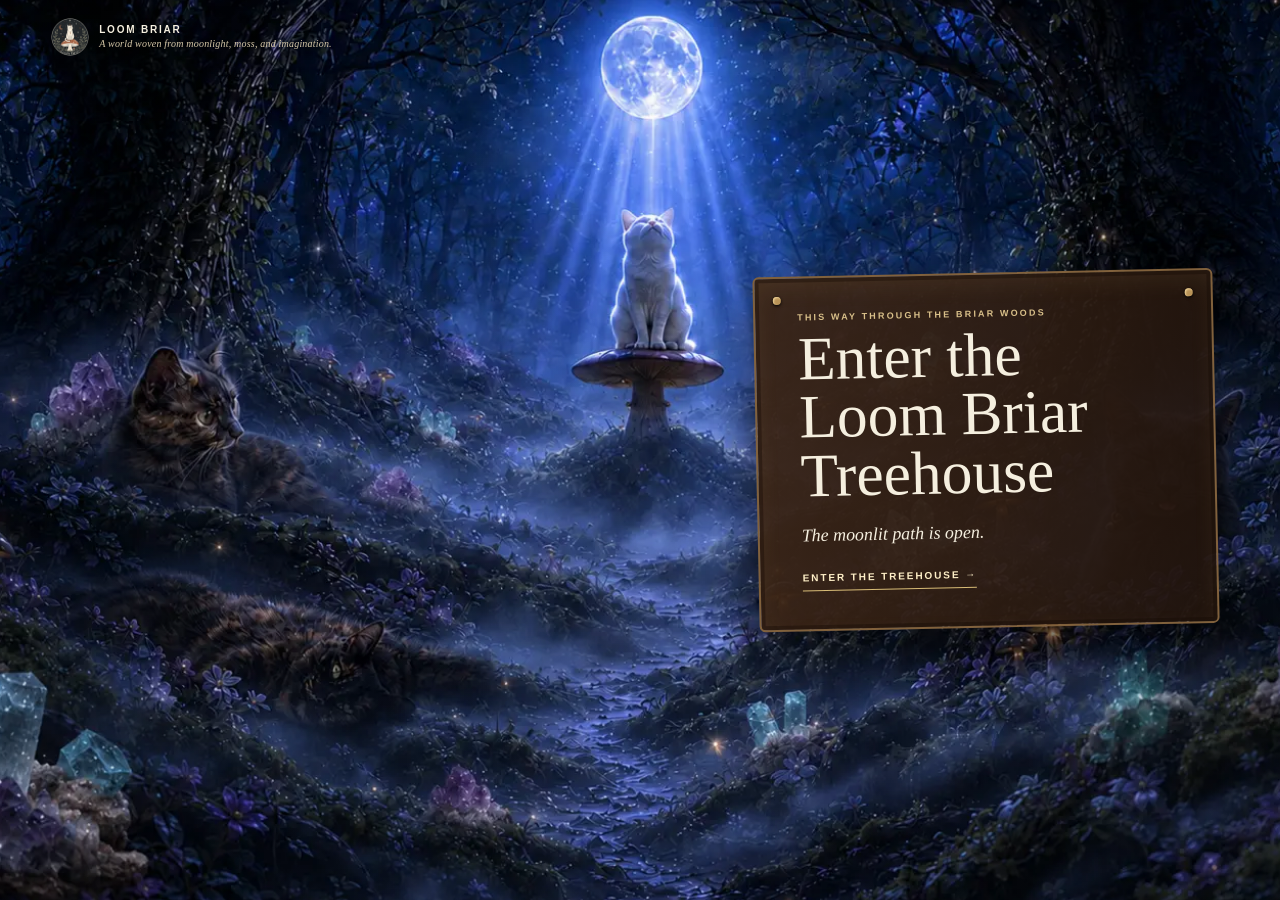
==== index.html @ 2340a27e "Use loombriar.com for canonical SEO URLs" ====
<!doctype html>
<html lang="en">
<head>
<meta charset="utf-8"><meta name="viewport" content="width=device-width,initial-scale=1,viewport-fit=cover">
<title>Loom Briar | Enchanted Woodland Art &amp; Wearable Magic</title>
<meta name="description" content="Enter Loom Briar, an enchanted woodland world of one-of-a-kind fashion, original art, hand-painted keepsake boxes, living gardens, and storybook imagination.">
<meta name="robots" content="index,follow,max-image-preview:large">
<link rel="canonical" href="https://loombriar.com/">
<meta property="og:type" content="website"><meta property="og:site_name" content="Loom Briar"><meta property="og:title" content="Loom Briar | Enchanted Woodland Art &amp; Wearable Magic"><meta property="og:description" content="A world woven from moonlight, moss, and imagination."><meta property="og:url" content="https://loombriar.com/"><meta property="og:image" content="https://loombriar.com/assets/loom-briar-moonlit-cat-grove-opening.webp">
<meta name="twitter:card" content="summary_large_image"><meta name="twitter:title" content="Loom Briar | Enchanted Woodland Art &amp; Wearable Magic"><meta name="twitter:description" content="One-of-a-kind woodland fashion, art, keepsakes, and living gardens."><meta name="twitter:image" content="https://loombriar.com/assets/loom-briar-moonlit-cat-grove-opening.webp">
<script type="application/ld+json">{"@context":"https://schema.org","@type":"WebSite","name":"Loom Briar","url":"https://loombriar.com/","description":"An enchanted woodland artist lifestyle brand offering one-of-a-kind fashion, original art, hand-painted keepsake boxes, and living gardens.","publisher":{"@type":"Organization","name":"Loom Briar","email":"loombriar@gmail.com","logo":{"@type":"ImageObject","url":"https://loombriar.com/assets/loom-briar-celestial-cat-logo.webp"}}}</script>
<style>
*{box-sizing:border-box}html,body{margin:0;width:100%;height:100%;overflow:hidden;background:#020711;color:#f5efdf;font-family:Georgia,'Times New Roman',serif}.opening{position:relative;width:100%;height:100svh;overflow:hidden;background:#020711}.world{position:absolute;inset:-2%;background:linear-gradient(90deg,rgba(1,7,14,.16),transparent 55%,rgba(1,7,14,.24)),url('assets/loom-briar-moonlit-cat-grove-opening.webp') center/cover no-repeat;transform-origin:50% 48%;transition:transform 4.6s cubic-bezier(.22,.7,.18,1),filter 4.6s ease}.opening.following .world{transform:scale(1.62) translateY(7%);filter:brightness(1.15) blur(1px)}.brand{position:absolute;z-index:5;top:18px;left:clamp(18px,4vw,62px);display:flex;align-items:center;gap:10px;color:#f5efdf;text-decoration:none;font:700 10px Arial,sans-serif;letter-spacing:.18em;text-transform:uppercase}.brand img{width:38px;height:38px;border-radius:50%}.copy{position:absolute;z-index:5;right:clamp(18px,5vw,75px);top:50%;width:min(390px,40vw);padding:clamp(20px,4vw,46px);background:linear-gradient(120deg,rgba(2,8,15,.7),rgba(2,8,15,.04));transform:translateY(-50%);transition:opacity .65s,transform .65s}.eyebrow{margin:0 0 12px;color:#c9af72;font:700 9px Arial,sans-serif;letter-spacing:.24em;text-transform:uppercase}h1{margin:0 0 16px;font-size:clamp(54px,7vw,105px);font-weight:400;line-height:.88}p{font-size:clamp(14px,1.4vw,18px);font-style:italic;line-height:1.55}.follow{margin-top:15px;padding:0 0 7px;border:0;border-bottom:1px solid #d7bb76;background:none;color:#f5efdf;cursor:pointer;font:700 9px Arial,sans-serif;letter-spacing:.19em;text-transform:uppercase}.ferret{position:absolute;z-index:4;left:50%;bottom:-16%;width:clamp(105px,12vw,185px);height:auto;transform:translateX(-50%);filter:drop-shadow(0 10px 16px rgba(0,0,0,.6));animation:ferretIdle 1.5s ease-in-out infinite alternate}.opening.following .copy{opacity:0;transform:translateY(-45%) scale(.97);pointer-events:none}.opening.following .ferret{animation:ferretRun 4.25s cubic-bezier(.2,.64,.24,1) forwards}.veil{position:absolute;z-index:6;inset:0;pointer-events:none;background:radial-gradient(circle at 50% 28%,rgba(213,226,255,.92),rgba(81,111,198,.32) 36%,rgba(1,6,15,.96) 100%);opacity:0;transition:opacity .85s ease 3.7s}.opening.following .veil{opacity:1}@keyframes ferretIdle{to{transform:translateX(-50%) translateY(-5px) rotate(1deg)}}@keyframes ferretRun{0%{bottom:-16%;transform:translateX(-50%) scale(1)}22%{transform:translateX(-47%) scale(.78) rotate(-2deg)}48%{transform:translateX(-53%) scale(.56) rotate(2deg)}76%{bottom:39%;transform:translateX(-49%) scale(.34) rotate(-1deg)}100%{bottom:57%;transform:translateX(-50%) scale(.12);opacity:.18}}
@media(max-width:700px){.world{background-size:auto 100%;background-position:center top}.copy{right:14px;left:14px;top:auto;bottom:6vh;width:auto;transform:none;padding:20px;background:rgba(2,8,15,.62)}h1{font-size:52px}.ferret{width:118px}.opening.following .copy{transform:translateY(15px)}}@media(prefers-reduced-motion:reduce){.ferret{animation:none}.world{transition:none}.opening.following .ferret{animation:none;opacity:0}.opening.following .veil{transition-delay:.1s}}
.copy{width:min(460px,46vw);padding:34px 42px 38px;background:linear-gradient(100deg,#3b2516f2,#21140deb);border:2px solid #81613c;border-radius:6px;box-shadow:inset 0 0 0 4px rgba(19,10,5,.38),inset 0 9px 24px rgba(255,207,125,.08),0 18px 45px rgba(0,0,0,.62);transform:translateY(-50%) rotate(-1.2deg)}.copy:before,.copy:after{content:"";position:absolute;top:18px;width:8px;height:8px;border-radius:50%;background:#b99357;box-shadow:inset 1px 1px 2px #ecd097,0 1px 3px #000}.copy:before{left:18px}.copy:after{right:18px}.copy h1{font-size:clamp(38px,4.8vw,68px);line-height:.95}.copy .eyebrow{color:#d9c08a}.copy p{margin-bottom:7px}.follow{font-size:10px;color:#fff0c8}@media(max-width:700px){.copy{width:min(88vw,370px);right:6vw;left:auto;bottom:5vh;padding:27px 28px 30px;transform:rotate(-1deg)}.copy h1{font-size:39px}.opening.following .copy{transform:translateY(15px) rotate(-1deg)}}
.brand span{display:grid;gap:3px}.brand b{font:700 10px/1 Arial,sans-serif;letter-spacing:.18em}.brand small{font:italic 10px/1.2 Georgia,serif;letter-spacing:.02em;text-transform:none;color:#d7c9a9}@media(max-width:700px){.brand small{max-width:210px;font-size:9px}}
</style>
</head>
<body><main class="opening" id="opening"><div class="world" aria-hidden="true"></div><a class="brand" href="treehouse.html#top"><img src="assets/loom-briar-celestial-cat-logo.webp" alt=""><span><b>Loom Briar</b><small>A world woven from moonlight, moss, and imagination.</small></span></a><section class="copy" aria-label="Woodland direction sign"><p class="eyebrow">This way through the Briar Woods</p><h1>Enter the Loom Briar Treehouse</h1><p>The moonlit path is open.</p><button class="follow" id="follow" type="button">Enter the Treehouse →</button></section><div class="veil" aria-hidden="true"></div></main><script>const opening=document.getElementById('opening'),button=document.getElementById('follow');button.addEventListener('click',()=>{if(opening.classList.contains('following'))return;opening.classList.add('following');button.disabled=true;setTimeout(()=>location.href='treehouse.html#top',4700)})</script></body>
</html>
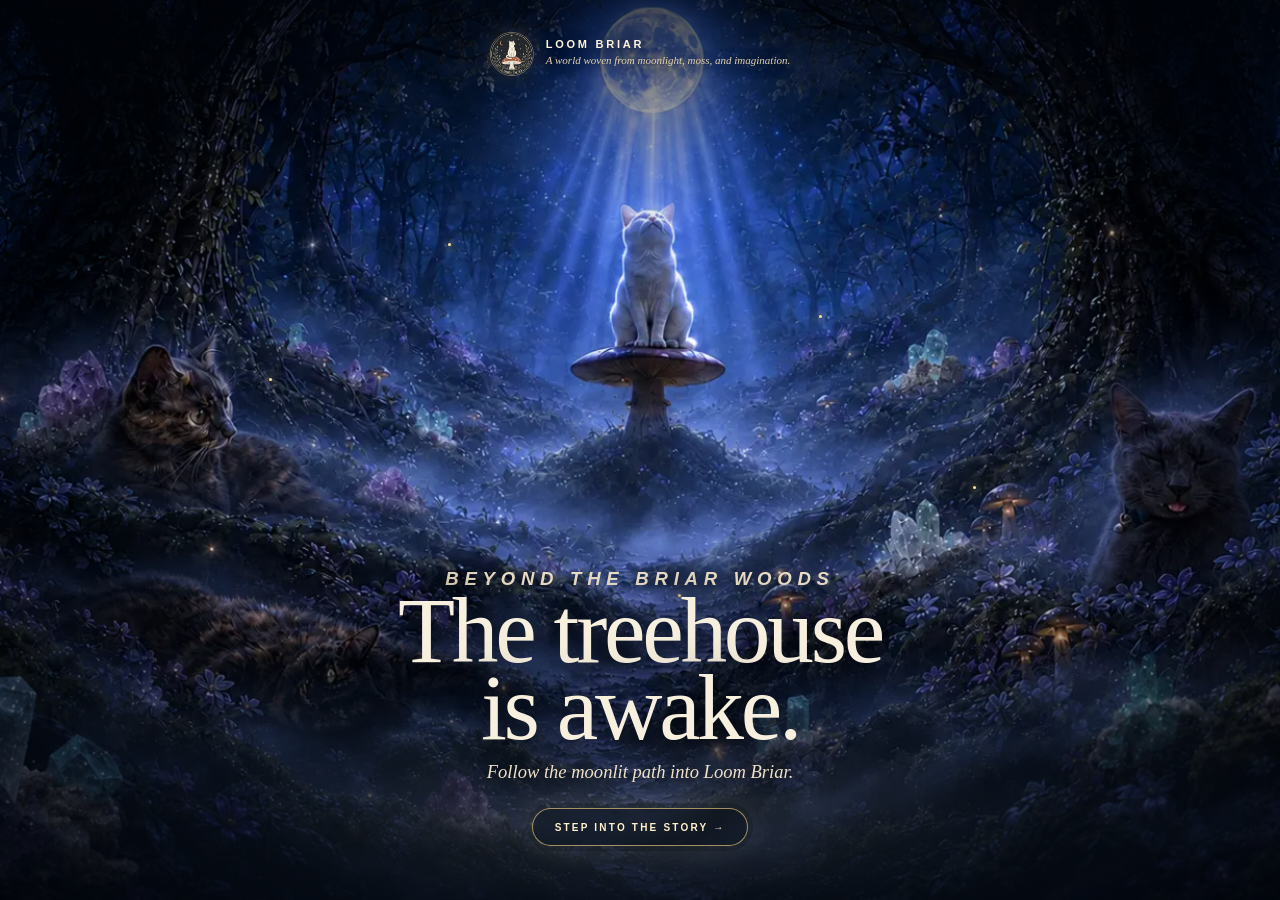
==== commit 1ac26f4f: "Remake Loom Briar opening scene" ====
--- a/index.html
+++ b/index.html
@@ -10,11 +10,10 @@
 <meta name="twitter:card" content="summary_large_image"><meta name="twitter:title" content="Loom Briar | Enchanted Woodland Art &amp; Wearable Magic"><meta name="twitter:description" content="One-of-a-kind woodland fashion, art, keepsakes, and living gardens."><meta name="twitter:image" content="https://loombriar.com/assets/loom-briar-moonlit-cat-grove-opening.webp">
 <script type="application/ld+json">{"@context":"https://schema.org","@type":"WebSite","name":"Loom Briar","url":"https://loombriar.com/","description":"An enchanted woodland artist lifestyle brand offering one-of-a-kind fashion, original art, hand-painted keepsake boxes, and living gardens.","publisher":{"@type":"Organization","name":"Loom Briar","email":"loombriar@gmail.com","logo":{"@type":"ImageObject","url":"https://loombriar.com/assets/loom-briar-celestial-cat-logo.webp"}}}</script>
 <style>
-*{box-sizing:border-box}html,body{margin:0;width:100%;height:100%;overflow:hidden;background:#020711;color:#f5efdf;font-family:Georgia,'Times New Roman',serif}.opening{position:relative;width:100%;height:100svh;overflow:hidden;background:#020711}.world{position:absolute;inset:-2%;background:linear-gradient(90deg,rgba(1,7,14,.16),transparent 55%,rgba(1,7,14,.24)),url('assets/loom-briar-moonlit-cat-grove-opening.webp') center/cover no-repeat;transform-origin:50% 48%;transition:transform 4.6s cubic-bezier(.22,.7,.18,1),filter 4.6s ease}.opening.following .world{transform:scale(1.62) translateY(7%);filter:brightness(1.15) blur(1px)}.brand{position:absolute;z-index:5;top:18px;left:clamp(18px,4vw,62px);display:flex;align-items:center;gap:10px;color:#f5efdf;text-decoration:none;font:700 10px Arial,sans-serif;letter-spacing:.18em;text-transform:uppercase}.brand img{width:38px;height:38px;border-radius:50%}.copy{position:absolute;z-index:5;right:clamp(18px,5vw,75px);top:50%;width:min(390px,40vw);padding:clamp(20px,4vw,46px);background:linear-gradient(120deg,rgba(2,8,15,.7),rgba(2,8,15,.04));transform:translateY(-50%);transition:opacity .65s,transform .65s}.eyebrow{margin:0 0 12px;color:#c9af72;font:700 9px Arial,sans-serif;letter-spacing:.24em;text-transform:uppercase}h1{margin:0 0 16px;font-size:clamp(54px,7vw,105px);font-weight:400;line-height:.88}p{font-size:clamp(14px,1.4vw,18px);font-style:italic;line-height:1.55}.follow{margin-top:15px;padding:0 0 7px;border:0;border-bottom:1px solid #d7bb76;background:none;color:#f5efdf;cursor:pointer;font:700 9px Arial,sans-serif;letter-spacing:.19em;text-transform:uppercase}.ferret{position:absolute;z-index:4;left:50%;bottom:-16%;width:clamp(105px,12vw,185px);height:auto;transform:translateX(-50%);filter:drop-shadow(0 10px 16px rgba(0,0,0,.6));animation:ferretIdle 1.5s ease-in-out infinite alternate}.opening.following .copy{opacity:0;transform:translateY(-45%) scale(.97);pointer-events:none}.opening.following .ferret{animation:ferretRun 4.25s cubic-bezier(.2,.64,.24,1) forwards}.veil{position:absolute;z-index:6;inset:0;pointer-events:none;background:radial-gradient(circle at 50% 28%,rgba(213,226,255,.92),rgba(81,111,198,.32) 36%,rgba(1,6,15,.96) 100%);opacity:0;transition:opacity .85s ease 3.7s}.opening.following .veil{opacity:1}@keyframes ferretIdle{to{transform:translateX(-50%) translateY(-5px) rotate(1deg)}}@keyframes ferretRun{0%{bottom:-16%;transform:translateX(-50%) scale(1)}22%{transform:translateX(-47%) scale(.78) rotate(-2deg)}48%{transform:translateX(-53%) scale(.56) rotate(2deg)}76%{bottom:39%;transform:translateX(-49%) scale(.34) rotate(-1deg)}100%{bottom:57%;transform:translateX(-50%) scale(.12);opacity:.18}}
-@media(max-width:700px){.world{background-size:auto 100%;background-position:center top}.copy{right:14px;left:14px;top:auto;bottom:6vh;width:auto;transform:none;padding:20px;background:rgba(2,8,15,.62)}h1{font-size:52px}.ferret{width:118px}.opening.following .copy{transform:translateY(15px)}}@media(prefers-reduced-motion:reduce){.ferret{animation:none}.world{transition:none}.opening.following .ferret{animation:none;opacity:0}.opening.following .veil{transition-delay:.1s}}
-.copy{width:min(460px,46vw);padding:34px 42px 38px;background:linear-gradient(100deg,#3b2516f2,#21140deb);border:2px solid #81613c;border-radius:6px;box-shadow:inset 0 0 0 4px rgba(19,10,5,.38),inset 0 9px 24px rgba(255,207,125,.08),0 18px 45px rgba(0,0,0,.62);transform:translateY(-50%) rotate(-1.2deg)}.copy:before,.copy:after{content:"";position:absolute;top:18px;width:8px;height:8px;border-radius:50%;background:#b99357;box-shadow:inset 1px 1px 2px #ecd097,0 1px 3px #000}.copy:before{left:18px}.copy:after{right:18px}.copy h1{font-size:clamp(38px,4.8vw,68px);line-height:.95}.copy .eyebrow{color:#d9c08a}.copy p{margin-bottom:7px}.follow{font-size:10px;color:#fff0c8}@media(max-width:700px){.copy{width:min(88vw,370px);right:6vw;left:auto;bottom:5vh;padding:27px 28px 30px;transform:rotate(-1deg)}.copy h1{font-size:39px}.opening.following .copy{transform:translateY(15px) rotate(-1deg)}}
-.brand span{display:grid;gap:3px}.brand b{font:700 10px/1 Arial,sans-serif;letter-spacing:.18em}.brand small{font:italic 10px/1.2 Georgia,serif;letter-spacing:.02em;text-transform:none;color:#d7c9a9}@media(max-width:700px){.brand small{max-width:210px;font-size:9px}}
+*{box-sizing:border-box}html,body{margin:0;width:100%;height:100%;overflow:hidden;background:#020711;color:#f8f0df;font-family:Georgia,'Times New Roman',serif}.opening{position:relative;width:100%;height:100svh;min-height:560px;overflow:hidden;background:#020711;isolation:isolate}.world{position:absolute;inset:-3%;z-index:-4;background:url('assets/loom-briar-moonlit-cat-grove-opening.webp') center 48%/cover no-repeat;transform-origin:50% 56%;transition:transform 2.8s cubic-bezier(.18,.72,.2,1),filter 2.8s ease}.opening:before{content:"";position:absolute;z-index:-3;inset:0;background:radial-gradient(ellipse at 50% 52%,transparent 0 25%,rgba(0,5,13,.12) 48%,rgba(0,3,9,.68) 100%),linear-gradient(180deg,rgba(0,4,10,.55),transparent 24%,transparent 63%,rgba(0,3,8,.8));pointer-events:none}.opening:after{content:"";position:absolute;z-index:-2;left:-15%;right:-15%;bottom:-12%;height:43%;background:radial-gradient(ellipse at center,rgba(196,216,238,.16),rgba(43,67,99,.12) 35%,transparent 72%);filter:blur(20px);animation:mist 10s ease-in-out infinite alternate;pointer-events:none}.brand{position:absolute;z-index:5;top:clamp(18px,3.5vh,36px);left:50%;display:flex;align-items:center;gap:12px;color:#fff5de;text-decoration:none;transform:translateX(-50%);text-shadow:0 2px 14px #000}.brand img{width:44px;height:44px;border-radius:50%;border:1px solid rgba(231,204,142,.5);box-shadow:0 0 24px rgba(209,190,158,.2)}.brand span{display:grid;gap:4px;white-space:nowrap}.brand b{font:700 11px/1 Arial,sans-serif;letter-spacing:.25em;text-transform:uppercase}.brand small{font:italic 11px/1.2 Georgia,serif;color:#e3d1ad}.copy{position:absolute;z-index:4;left:50%;bottom:clamp(36px,6vh,70px);width:min(760px,88vw);text-align:center;transform:translateX(-50%);transition:opacity .55s ease,transform .65s ease}.eyebrow{margin:0 0 12px;color:#ddc27e;font:700 10px Arial,sans-serif;letter-spacing:.31em;text-transform:uppercase;text-shadow:0 2px 15px #000}.copy h1{margin:0 auto 12px;max-width:720px;font-size:clamp(48px,7.3vw,108px);font-weight:400;line-height:.82;letter-spacing:-.035em;text-wrap:balance;text-shadow:0 4px 28px #000,0 0 55px rgba(2,7,15,.9)}.copy p{margin:0;font-size:clamp(14px,1.45vw,19px);font-style:italic;line-height:1.5;color:#eee1c9;text-shadow:0 2px 16px #000}.follow{position:relative;margin-top:22px;padding:13px 22px 12px;border:1px solid rgba(225,195,125,.7);border-radius:999px;background:rgba(4,11,17,.42);color:#fff1ca;box-shadow:0 0 0 5px rgba(4,9,15,.22),0 0 32px rgba(211,186,119,.12);backdrop-filter:blur(7px);cursor:pointer;font:700 10px Arial,sans-serif;letter-spacing:.22em;text-transform:uppercase;transition:background .25s,box-shadow .25s,transform .25s}.follow:hover,.follow:focus-visible{background:rgba(104,76,35,.45);box-shadow:0 0 0 5px rgba(4,9,15,.25),0 0 38px rgba(236,207,134,.3);transform:translateY(-2px)}.follow:focus-visible{outline:2px solid #f7db98;outline-offset:5px}.fireflies{position:absolute;z-index:1;inset:0;pointer-events:none}.fireflies i{position:absolute;width:3px;height:3px;border-radius:50%;background:#ffe49a;box-shadow:0 0 6px #ffe49a,0 0 14px #d9b95f;animation:glimmer 3.8s ease-in-out infinite}.fireflies i:nth-child(1){left:21%;top:42%;animation-delay:-1.2s}.fireflies i:nth-child(2){left:35%;top:27%;animation-delay:-2.7s}.fireflies i:nth-child(3){left:64%;top:35%;animation-delay:-.5s}.fireflies i:nth-child(4){left:76%;top:54%;animation-delay:-3.1s}.fireflies i:nth-child(5){left:53%;top:66%;animation-delay:-1.8s}.opening.following .world{transform:scale(1.55) translateY(8%);filter:brightness(1.22) blur(1px)}.opening.following .copy,.opening.following .brand{opacity:0;pointer-events:none}.opening.following .copy{transform:translate(-50%,18px) scale(.96)}.veil{position:absolute;z-index:6;inset:0;pointer-events:none;background:radial-gradient(circle at 50% 52%,rgba(222,232,247,.92),rgba(76,102,148,.42) 38%,rgba(1,5,13,.98) 100%);opacity:0;transition:opacity .75s ease 2s}.opening.following .veil{opacity:1}@keyframes glimmer{0%,100%{opacity:.08;transform:translateY(3px) scale(.7)}50%{opacity:1;transform:translateY(-5px) scale(1.25)}}@keyframes mist{to{transform:translateX(8%) scale(1.08)}}
+@media(max-width:700px){.opening{min-height:520px}.world{inset:-2%;background-size:auto 100%;background-position:47% top}.opening:before{background:linear-gradient(180deg,rgba(0,4,10,.48),transparent 20%,transparent 54%,rgba(0,3,9,.9) 87%),radial-gradient(ellipse at 50% 48%,transparent 12%,rgba(0,3,9,.4) 100%)}.brand{top:18px}.brand img{width:38px;height:38px}.brand small{font-size:9px}.copy{bottom:max(28px,env(safe-area-inset-bottom));width:90vw}.eyebrow{margin-bottom:9px;font-size:8px}.copy h1{max-width:390px;font-size:clamp(43px,13vw,61px);line-height:.86}.copy p{font-size:14px}.follow{margin-top:17px;padding:12px 18px;font-size:9px}.opening.following .world{transform:scale(1.48) translateY(7%)}}
+@media(prefers-reduced-motion:reduce){.world,.copy,.brand,.veil{transition:none}.opening:after,.fireflies i{animation:none}.opening.following .veil{opacity:1}}
 </style>
 </head>
-<body><main class="opening" id="opening"><div class="world" aria-hidden="true"></div><a class="brand" href="treehouse.html#top"><img src="assets/loom-briar-celestial-cat-logo.webp" alt=""><span><b>Loom Briar</b><small>A world woven from moonlight, moss, and imagination.</small></span></a><section class="copy" aria-label="Woodland direction sign"><p class="eyebrow">This way through the Briar Woods</p><h1>Enter the Loom Briar Treehouse</h1><p>The moonlit path is open.</p><button class="follow" id="follow" type="button">Enter the Treehouse →</button></section><div class="veil" aria-hidden="true"></div></main><script>const opening=document.getElementById('opening'),button=document.getElementById('follow');button.addEventListener('click',()=>{if(opening.classList.contains('following'))return;opening.classList.add('following');button.disabled=true;setTimeout(()=>location.href='treehouse.html#top',4700)})</script></body>
+<body><main class="opening" id="opening"><div class="world" aria-hidden="true"></div><div class="fireflies" aria-hidden="true"><i></i><i></i><i></i><i></i><i></i></div><a class="brand" href="treehouse.html#top"><img src="assets/loom-briar-celestial-cat-logo.webp" alt=""><span><b>Loom Briar</b><small>A world woven from moonlight, moss, and imagination.</small></span></a><section class="copy" aria-label="Entrance to Loom Briar"><p class="eyebrow">Beyond the Briar Woods</p><h1>The treehouse is awake.</h1><p>Follow the moonlit path into Loom Briar.</p><button class="follow" id="follow" type="button">Step into the story →</button></section><div class="veil" aria-hidden="true"></div></main><script>const opening=document.getElementById('opening'),button=document.getElementById('follow');button.addEventListener('click',()=>{if(opening.classList.contains('following'))return;opening.classList.add('following');button.disabled=true;setTimeout(()=>location.href='treehouse.html#top',2850)})</script></body>
 </html>
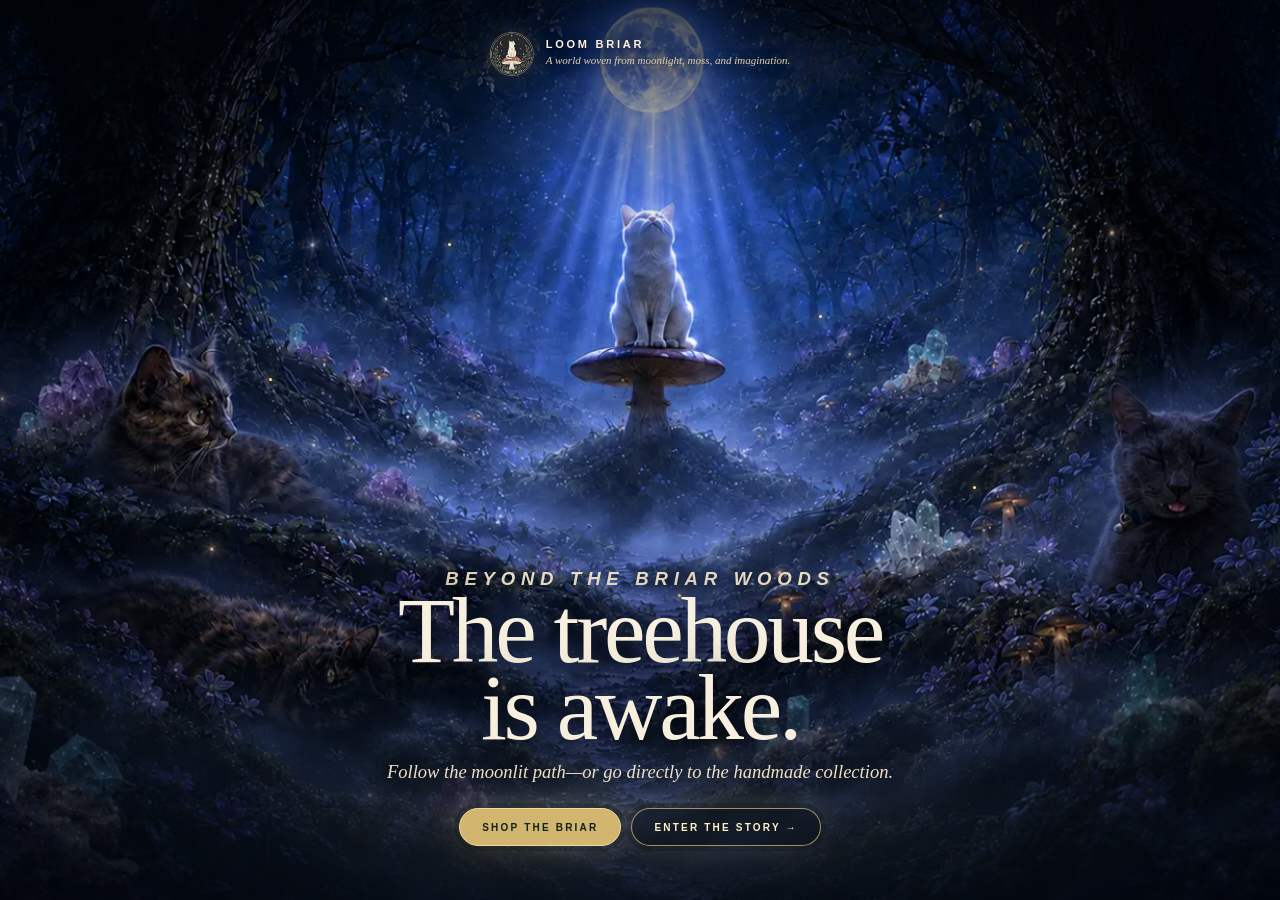
==== commit d162f811: "Add direct Shop the Briar entrance" ====
--- a/index.html
+++ b/index.html
@@ -13,7 +13,8 @@
 *{box-sizing:border-box}html,body{margin:0;width:100%;height:100%;overflow:hidden;background:#020711;color:#f8f0df;font-family:Georgia,'Times New Roman',serif}.opening{position:relative;width:100%;height:100svh;min-height:560px;overflow:hidden;background:#020711;isolation:isolate}.world{position:absolute;inset:-3%;z-index:-4;background:url('assets/loom-briar-moonlit-cat-grove-opening.webp') center 48%/cover no-repeat;transform-origin:50% 56%;transition:transform 2.8s cubic-bezier(.18,.72,.2,1),filter 2.8s ease}.opening:before{content:"";position:absolute;z-index:-3;inset:0;background:radial-gradient(ellipse at 50% 52%,transparent 0 25%,rgba(0,5,13,.12) 48%,rgba(0,3,9,.68) 100%),linear-gradient(180deg,rgba(0,4,10,.55),transparent 24%,transparent 63%,rgba(0,3,8,.8));pointer-events:none}.opening:after{content:"";position:absolute;z-index:-2;left:-15%;right:-15%;bottom:-12%;height:43%;background:radial-gradient(ellipse at center,rgba(196,216,238,.16),rgba(43,67,99,.12) 35%,transparent 72%);filter:blur(20px);animation:mist 10s ease-in-out infinite alternate;pointer-events:none}.brand{position:absolute;z-index:5;top:clamp(18px,3.5vh,36px);left:50%;display:flex;align-items:center;gap:12px;color:#fff5de;text-decoration:none;transform:translateX(-50%);text-shadow:0 2px 14px #000}.brand img{width:44px;height:44px;border-radius:50%;border:1px solid rgba(231,204,142,.5);box-shadow:0 0 24px rgba(209,190,158,.2)}.brand span{display:grid;gap:4px;white-space:nowrap}.brand b{font:700 11px/1 Arial,sans-serif;letter-spacing:.25em;text-transform:uppercase}.brand small{font:italic 11px/1.2 Georgia,serif;color:#e3d1ad}.copy{position:absolute;z-index:4;left:50%;bottom:clamp(36px,6vh,70px);width:min(760px,88vw);text-align:center;transform:translateX(-50%);transition:opacity .55s ease,transform .65s ease}.eyebrow{margin:0 0 12px;color:#ddc27e;font:700 10px Arial,sans-serif;letter-spacing:.31em;text-transform:uppercase;text-shadow:0 2px 15px #000}.copy h1{margin:0 auto 12px;max-width:720px;font-size:clamp(48px,7.3vw,108px);font-weight:400;line-height:.82;letter-spacing:-.035em;text-wrap:balance;text-shadow:0 4px 28px #000,0 0 55px rgba(2,7,15,.9)}.copy p{margin:0;font-size:clamp(14px,1.45vw,19px);font-style:italic;line-height:1.5;color:#eee1c9;text-shadow:0 2px 16px #000}.follow{position:relative;margin-top:22px;padding:13px 22px 12px;border:1px solid rgba(225,195,125,.7);border-radius:999px;background:rgba(4,11,17,.42);color:#fff1ca;box-shadow:0 0 0 5px rgba(4,9,15,.22),0 0 32px rgba(211,186,119,.12);backdrop-filter:blur(7px);cursor:pointer;font:700 10px Arial,sans-serif;letter-spacing:.22em;text-transform:uppercase;transition:background .25s,box-shadow .25s,transform .25s}.follow:hover,.follow:focus-visible{background:rgba(104,76,35,.45);box-shadow:0 0 0 5px rgba(4,9,15,.25),0 0 38px rgba(236,207,134,.3);transform:translateY(-2px)}.follow:focus-visible{outline:2px solid #f7db98;outline-offset:5px}.fireflies{position:absolute;z-index:1;inset:0;pointer-events:none}.fireflies i{position:absolute;width:3px;height:3px;border-radius:50%;background:#ffe49a;box-shadow:0 0 6px #ffe49a,0 0 14px #d9b95f;animation:glimmer 3.8s ease-in-out infinite}.fireflies i:nth-child(1){left:21%;top:42%;animation-delay:-1.2s}.fireflies i:nth-child(2){left:35%;top:27%;animation-delay:-2.7s}.fireflies i:nth-child(3){left:64%;top:35%;animation-delay:-.5s}.fireflies i:nth-child(4){left:76%;top:54%;animation-delay:-3.1s}.fireflies i:nth-child(5){left:53%;top:66%;animation-delay:-1.8s}.opening.following .world{transform:scale(1.55) translateY(8%);filter:brightness(1.22) blur(1px)}.opening.following .copy,.opening.following .brand{opacity:0;pointer-events:none}.opening.following .copy{transform:translate(-50%,18px) scale(.96)}.veil{position:absolute;z-index:6;inset:0;pointer-events:none;background:radial-gradient(circle at 50% 52%,rgba(222,232,247,.92),rgba(76,102,148,.42) 38%,rgba(1,5,13,.98) 100%);opacity:0;transition:opacity .75s ease 2s}.opening.following .veil{opacity:1}@keyframes glimmer{0%,100%{opacity:.08;transform:translateY(3px) scale(.7)}50%{opacity:1;transform:translateY(-5px) scale(1.25)}}@keyframes mist{to{transform:translateX(8%) scale(1.08)}}
 @media(max-width:700px){.opening{min-height:520px}.world{inset:-2%;background-size:auto 100%;background-position:47% top}.opening:before{background:linear-gradient(180deg,rgba(0,4,10,.48),transparent 20%,transparent 54%,rgba(0,3,9,.9) 87%),radial-gradient(ellipse at 50% 48%,transparent 12%,rgba(0,3,9,.4) 100%)}.brand{top:18px}.brand img{width:38px;height:38px}.brand small{font-size:9px}.copy{bottom:max(28px,env(safe-area-inset-bottom));width:90vw}.eyebrow{margin-bottom:9px;font-size:8px}.copy h1{max-width:390px;font-size:clamp(43px,13vw,61px);line-height:.86}.copy p{font-size:14px}.follow{margin-top:17px;padding:12px 18px;font-size:9px}.opening.following .world{transform:scale(1.48) translateY(7%)}}
 @media(prefers-reduced-motion:reduce){.world,.copy,.brand,.veil{transition:none}.opening:after,.fireflies i{animation:none}.opening.following .veil{opacity:1}}
+.entrance-actions{display:flex;justify-content:center;gap:10px;flex-wrap:wrap;margin-top:22px}.entrance-actions .follow{margin-top:0}.shop-now{position:relative;padding:13px 22px 12px;border:1px solid #f3d997;border-radius:999px;background:#d2b66f;color:#102018;box-shadow:0 0 0 5px rgba(4,9,15,.22),0 0 35px rgba(236,207,134,.25);backdrop-filter:blur(7px);font:700 10px Arial,sans-serif;letter-spacing:.22em;text-transform:uppercase;text-decoration:none;transition:background .25s,box-shadow .25s,transform .25s}.shop-now:hover,.shop-now:focus-visible{background:rgba(104,76,35,.78);color:#fff1ca;box-shadow:0 0 0 5px rgba(4,9,15,.25),0 0 38px rgba(236,207,134,.3);transform:translateY(-2px)}.shop-now:focus-visible{outline:2px solid #f7db98;outline-offset:5px}@media(max-width:700px){.entrance-actions{margin-top:17px;gap:8px}.entrance-actions .follow,.shop-now{margin-top:0;padding:12px 15px;font-size:8px;letter-spacing:.16em}}
 </style>
 </head>
-<body><main class="opening" id="opening"><div class="world" aria-hidden="true"></div><div class="fireflies" aria-hidden="true"><i></i><i></i><i></i><i></i><i></i></div><a class="brand" href="treehouse.html#top"><img src="assets/loom-briar-celestial-cat-logo.webp" alt=""><span><b>Loom Briar</b><small>A world woven from moonlight, moss, and imagination.</small></span></a><section class="copy" aria-label="Entrance to Loom Briar"><p class="eyebrow">Beyond the Briar Woods</p><h1>The treehouse is awake.</h1><p>Follow the moonlit path into Loom Briar.</p><button class="follow" id="follow" type="button">Step into the story →</button></section><div class="veil" aria-hidden="true"></div></main><script>const opening=document.getElementById('opening'),button=document.getElementById('follow');button.addEventListener('click',()=>{if(opening.classList.contains('following'))return;opening.classList.add('following');button.disabled=true;setTimeout(()=>location.href='treehouse.html#top',2850)})</script></body>
+<body><main class="opening" id="opening"><div class="world" aria-hidden="true"></div><div class="fireflies" aria-hidden="true"><i></i><i></i><i></i><i></i><i></i></div><a class="brand" href="treehouse.html#top"><img src="assets/loom-briar-celestial-cat-logo.webp" alt=""><span><b>Loom Briar</b><small>A world woven from moonlight, moss, and imagination.</small></span></a><section class="copy" aria-label="Entrance to Loom Briar"><p class="eyebrow">Beyond the Briar Woods</p><h1>The treehouse is awake.</h1><p>Follow the moonlit path—or go directly to the handmade collection.</p><div class="entrance-actions"><a class="shop-now" href="treehouse.html#shop">Shop the Briar</a><button class="follow" id="follow" type="button">Enter the story →</button></div></section><div class="veil" aria-hidden="true"></div></main><script>const opening=document.getElementById('opening'),button=document.getElementById('follow');button.addEventListener('click',()=>{if(opening.classList.contains('following'))return;opening.classList.add('following');button.disabled=true;setTimeout(()=>location.href='treehouse.html#top',2850)})</script></body>
 </html>
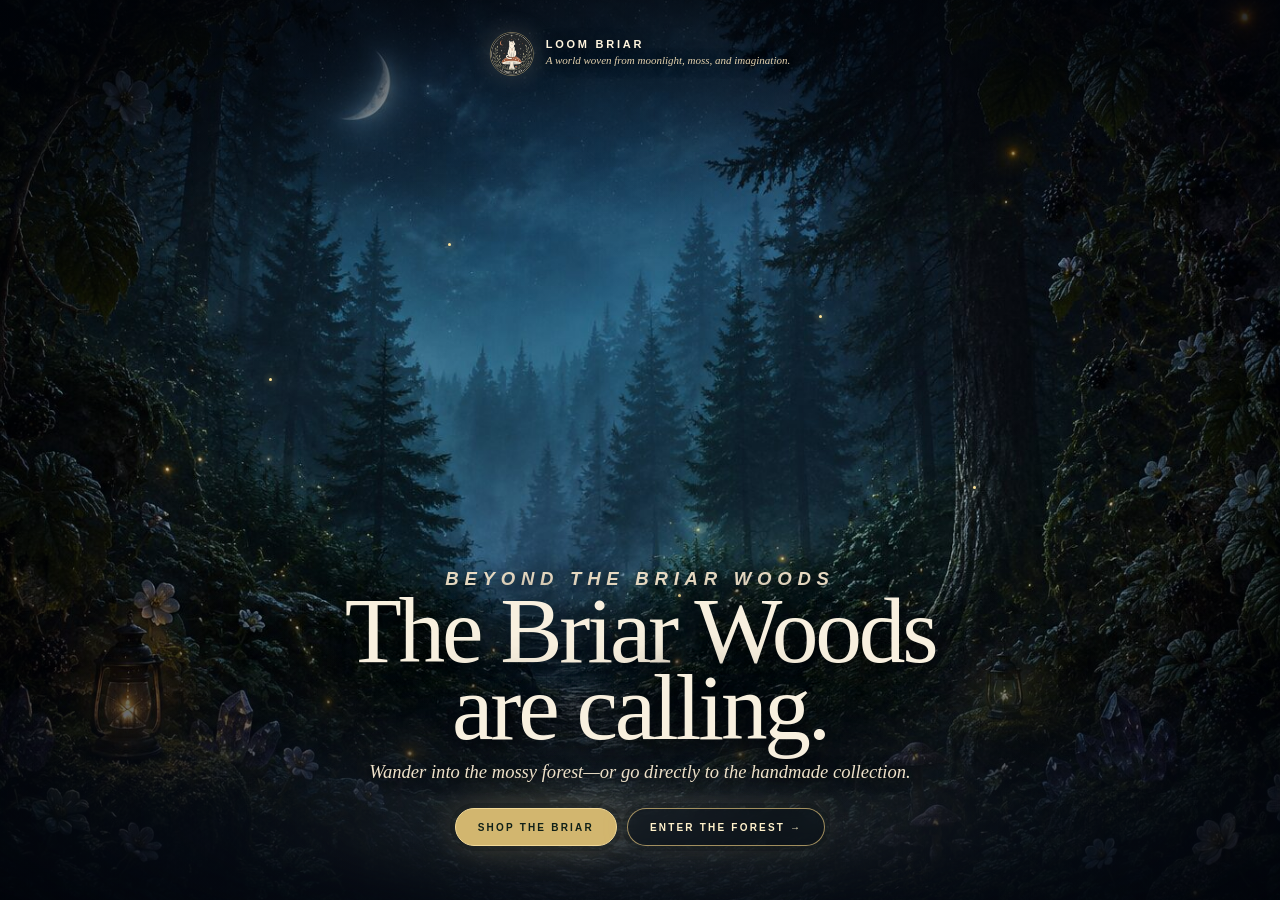
==== commit 8c60869e: "Turn the Loom Briar entrance into a mossy forest" ====
--- a/index.html
+++ b/index.html
@@ -10,11 +10,11 @@
 <meta name="twitter:card" content="summary_large_image"><meta name="twitter:title" content="Loom Briar | Enchanted Woodland Art &amp; Wearable Magic"><meta name="twitter:description" content="One-of-a-kind woodland fashion, art, keepsakes, and living gardens."><meta name="twitter:image" content="https://loombriar.com/assets/loom-briar-moonlit-cat-grove-opening.webp">
 <script type="application/ld+json">{"@context":"https://schema.org","@type":"WebSite","name":"Loom Briar","url":"https://loombriar.com/","description":"An enchanted woodland artist lifestyle brand offering one-of-a-kind fashion, original art, hand-painted keepsake boxes, and living gardens.","publisher":{"@type":"Organization","name":"Loom Briar","email":"loombriar@gmail.com","logo":{"@type":"ImageObject","url":"https://loombriar.com/assets/loom-briar-celestial-cat-logo.webp"}}}</script>
 <style>
-*{box-sizing:border-box}html,body{margin:0;width:100%;height:100%;overflow:hidden;background:#020711;color:#f8f0df;font-family:Georgia,'Times New Roman',serif}.opening{position:relative;width:100%;height:100svh;min-height:560px;overflow:hidden;background:#020711;isolation:isolate}.world{position:absolute;inset:-3%;z-index:-4;background:url('assets/loom-briar-moonlit-cat-grove-opening.webp') center 48%/cover no-repeat;transform-origin:50% 56%;transition:transform 2.8s cubic-bezier(.18,.72,.2,1),filter 2.8s ease}.opening:before{content:"";position:absolute;z-index:-3;inset:0;background:radial-gradient(ellipse at 50% 52%,transparent 0 25%,rgba(0,5,13,.12) 48%,rgba(0,3,9,.68) 100%),linear-gradient(180deg,rgba(0,4,10,.55),transparent 24%,transparent 63%,rgba(0,3,8,.8));pointer-events:none}.opening:after{content:"";position:absolute;z-index:-2;left:-15%;right:-15%;bottom:-12%;height:43%;background:radial-gradient(ellipse at center,rgba(196,216,238,.16),rgba(43,67,99,.12) 35%,transparent 72%);filter:blur(20px);animation:mist 10s ease-in-out infinite alternate;pointer-events:none}.brand{position:absolute;z-index:5;top:clamp(18px,3.5vh,36px);left:50%;display:flex;align-items:center;gap:12px;color:#fff5de;text-decoration:none;transform:translateX(-50%);text-shadow:0 2px 14px #000}.brand img{width:44px;height:44px;border-radius:50%;border:1px solid rgba(231,204,142,.5);box-shadow:0 0 24px rgba(209,190,158,.2)}.brand span{display:grid;gap:4px;white-space:nowrap}.brand b{font:700 11px/1 Arial,sans-serif;letter-spacing:.25em;text-transform:uppercase}.brand small{font:italic 11px/1.2 Georgia,serif;color:#e3d1ad}.copy{position:absolute;z-index:4;left:50%;bottom:clamp(36px,6vh,70px);width:min(760px,88vw);text-align:center;transform:translateX(-50%);transition:opacity .55s ease,transform .65s ease}.eyebrow{margin:0 0 12px;color:#ddc27e;font:700 10px Arial,sans-serif;letter-spacing:.31em;text-transform:uppercase;text-shadow:0 2px 15px #000}.copy h1{margin:0 auto 12px;max-width:720px;font-size:clamp(48px,7.3vw,108px);font-weight:400;line-height:.82;letter-spacing:-.035em;text-wrap:balance;text-shadow:0 4px 28px #000,0 0 55px rgba(2,7,15,.9)}.copy p{margin:0;font-size:clamp(14px,1.45vw,19px);font-style:italic;line-height:1.5;color:#eee1c9;text-shadow:0 2px 16px #000}.follow{position:relative;margin-top:22px;padding:13px 22px 12px;border:1px solid rgba(225,195,125,.7);border-radius:999px;background:rgba(4,11,17,.42);color:#fff1ca;box-shadow:0 0 0 5px rgba(4,9,15,.22),0 0 32px rgba(211,186,119,.12);backdrop-filter:blur(7px);cursor:pointer;font:700 10px Arial,sans-serif;letter-spacing:.22em;text-transform:uppercase;transition:background .25s,box-shadow .25s,transform .25s}.follow:hover,.follow:focus-visible{background:rgba(104,76,35,.45);box-shadow:0 0 0 5px rgba(4,9,15,.25),0 0 38px rgba(236,207,134,.3);transform:translateY(-2px)}.follow:focus-visible{outline:2px solid #f7db98;outline-offset:5px}.fireflies{position:absolute;z-index:1;inset:0;pointer-events:none}.fireflies i{position:absolute;width:3px;height:3px;border-radius:50%;background:#ffe49a;box-shadow:0 0 6px #ffe49a,0 0 14px #d9b95f;animation:glimmer 3.8s ease-in-out infinite}.fireflies i:nth-child(1){left:21%;top:42%;animation-delay:-1.2s}.fireflies i:nth-child(2){left:35%;top:27%;animation-delay:-2.7s}.fireflies i:nth-child(3){left:64%;top:35%;animation-delay:-.5s}.fireflies i:nth-child(4){left:76%;top:54%;animation-delay:-3.1s}.fireflies i:nth-child(5){left:53%;top:66%;animation-delay:-1.8s}.opening.following .world{transform:scale(1.55) translateY(8%);filter:brightness(1.22) blur(1px)}.opening.following .copy,.opening.following .brand{opacity:0;pointer-events:none}.opening.following .copy{transform:translate(-50%,18px) scale(.96)}.veil{position:absolute;z-index:6;inset:0;pointer-events:none;background:radial-gradient(circle at 50% 52%,rgba(222,232,247,.92),rgba(76,102,148,.42) 38%,rgba(1,5,13,.98) 100%);opacity:0;transition:opacity .75s ease 2s}.opening.following .veil{opacity:1}@keyframes glimmer{0%,100%{opacity:.08;transform:translateY(3px) scale(.7)}50%{opacity:1;transform:translateY(-5px) scale(1.25)}}@keyframes mist{to{transform:translateX(8%) scale(1.08)}}
+*{box-sizing:border-box}html,body{margin:0;width:100%;height:100%;overflow:hidden;background:#020711;color:#f8f0df;font-family:Georgia,'Times New Roman',serif}.opening{position:relative;width:100%;height:100svh;min-height:560px;overflow:hidden;background:#020711;isolation:isolate}.world{position:absolute;inset:-3%;z-index:-4;background:url('assets/briar-woods-background-v4.jpg') center 48%/cover no-repeat;transform-origin:50% 56%;transition:transform 2.8s cubic-bezier(.18,.72,.2,1),filter 2.8s ease}.opening:before{content:"";position:absolute;z-index:-3;inset:0;background:radial-gradient(ellipse at 50% 52%,transparent 0 25%,rgba(0,5,13,.12) 48%,rgba(0,3,9,.68) 100%),linear-gradient(180deg,rgba(0,4,10,.55),transparent 24%,transparent 63%,rgba(0,3,8,.8));pointer-events:none}.opening:after{content:"";position:absolute;z-index:-2;left:-15%;right:-15%;bottom:-12%;height:43%;background:radial-gradient(ellipse at center,rgba(196,216,238,.16),rgba(43,67,99,.12) 35%,transparent 72%);filter:blur(20px);animation:mist 10s ease-in-out infinite alternate;pointer-events:none}.brand{position:absolute;z-index:5;top:clamp(18px,3.5vh,36px);left:50%;display:flex;align-items:center;gap:12px;color:#fff5de;text-decoration:none;transform:translateX(-50%);text-shadow:0 2px 14px #000}.brand img{width:44px;height:44px;border-radius:50%;border:1px solid rgba(231,204,142,.5);box-shadow:0 0 24px rgba(209,190,158,.2)}.brand span{display:grid;gap:4px;white-space:nowrap}.brand b{font:700 11px/1 Arial,sans-serif;letter-spacing:.25em;text-transform:uppercase}.brand small{font:italic 11px/1.2 Georgia,serif;color:#e3d1ad}.copy{position:absolute;z-index:4;left:50%;bottom:clamp(36px,6vh,70px);width:min(760px,88vw);text-align:center;transform:translateX(-50%);transition:opacity .55s ease,transform .65s ease}.eyebrow{margin:0 0 12px;color:#ddc27e;font:700 10px Arial,sans-serif;letter-spacing:.31em;text-transform:uppercase;text-shadow:0 2px 15px #000}.copy h1{margin:0 auto 12px;max-width:720px;font-size:clamp(48px,7.3vw,108px);font-weight:400;line-height:.82;letter-spacing:-.035em;text-wrap:balance;text-shadow:0 4px 28px #000,0 0 55px rgba(2,7,15,.9)}.copy p{margin:0;font-size:clamp(14px,1.45vw,19px);font-style:italic;line-height:1.5;color:#eee1c9;text-shadow:0 2px 16px #000}.follow{position:relative;margin-top:22px;padding:13px 22px 12px;border:1px solid rgba(225,195,125,.7);border-radius:999px;background:rgba(4,11,17,.42);color:#fff1ca;box-shadow:0 0 0 5px rgba(4,9,15,.22),0 0 32px rgba(211,186,119,.12);backdrop-filter:blur(7px);cursor:pointer;font:700 10px Arial,sans-serif;letter-spacing:.22em;text-transform:uppercase;transition:background .25s,box-shadow .25s,transform .25s}.follow:hover,.follow:focus-visible{background:rgba(104,76,35,.45);box-shadow:0 0 0 5px rgba(4,9,15,.25),0 0 38px rgba(236,207,134,.3);transform:translateY(-2px)}.follow:focus-visible{outline:2px solid #f7db98;outline-offset:5px}.fireflies{position:absolute;z-index:1;inset:0;pointer-events:none}.fireflies i{position:absolute;width:3px;height:3px;border-radius:50%;background:#ffe49a;box-shadow:0 0 6px #ffe49a,0 0 14px #d9b95f;animation:glimmer 3.8s ease-in-out infinite}.fireflies i:nth-child(1){left:21%;top:42%;animation-delay:-1.2s}.fireflies i:nth-child(2){left:35%;top:27%;animation-delay:-2.7s}.fireflies i:nth-child(3){left:64%;top:35%;animation-delay:-.5s}.fireflies i:nth-child(4){left:76%;top:54%;animation-delay:-3.1s}.fireflies i:nth-child(5){left:53%;top:66%;animation-delay:-1.8s}.opening.following .world{transform:scale(1.55) translateY(8%);filter:brightness(1.22) blur(1px)}.opening.following .copy,.opening.following .brand{opacity:0;pointer-events:none}.opening.following .copy{transform:translate(-50%,18px) scale(.96)}.veil{position:absolute;z-index:6;inset:0;pointer-events:none;background:radial-gradient(circle at 50% 52%,rgba(222,232,247,.92),rgba(76,102,148,.42) 38%,rgba(1,5,13,.98) 100%);opacity:0;transition:opacity .75s ease 2s}.opening.following .veil{opacity:1}@keyframes glimmer{0%,100%{opacity:.08;transform:translateY(3px) scale(.7)}50%{opacity:1;transform:translateY(-5px) scale(1.25)}}@keyframes mist{to{transform:translateX(8%) scale(1.08)}}
 @media(max-width:700px){.opening{min-height:520px}.world{inset:-2%;background-size:auto 100%;background-position:47% top}.opening:before{background:linear-gradient(180deg,rgba(0,4,10,.48),transparent 20%,transparent 54%,rgba(0,3,9,.9) 87%),radial-gradient(ellipse at 50% 48%,transparent 12%,rgba(0,3,9,.4) 100%)}.brand{top:18px}.brand img{width:38px;height:38px}.brand small{font-size:9px}.copy{bottom:max(28px,env(safe-area-inset-bottom));width:90vw}.eyebrow{margin-bottom:9px;font-size:8px}.copy h1{max-width:390px;font-size:clamp(43px,13vw,61px);line-height:.86}.copy p{font-size:14px}.follow{margin-top:17px;padding:12px 18px;font-size:9px}.opening.following .world{transform:scale(1.48) translateY(7%)}}
 @media(prefers-reduced-motion:reduce){.world,.copy,.brand,.veil{transition:none}.opening:after,.fireflies i{animation:none}.opening.following .veil{opacity:1}}
 .entrance-actions{display:flex;justify-content:center;gap:10px;flex-wrap:wrap;margin-top:22px}.entrance-actions .follow{margin-top:0}.shop-now{position:relative;padding:13px 22px 12px;border:1px solid #f3d997;border-radius:999px;background:#d2b66f;color:#102018;box-shadow:0 0 0 5px rgba(4,9,15,.22),0 0 35px rgba(236,207,134,.25);backdrop-filter:blur(7px);font:700 10px Arial,sans-serif;letter-spacing:.22em;text-transform:uppercase;text-decoration:none;transition:background .25s,box-shadow .25s,transform .25s}.shop-now:hover,.shop-now:focus-visible{background:rgba(104,76,35,.78);color:#fff1ca;box-shadow:0 0 0 5px rgba(4,9,15,.25),0 0 38px rgba(236,207,134,.3);transform:translateY(-2px)}.shop-now:focus-visible{outline:2px solid #f7db98;outline-offset:5px}@media(max-width:700px){.entrance-actions{margin-top:17px;gap:8px}.entrance-actions .follow,.shop-now{margin-top:0;padding:12px 15px;font-size:8px;letter-spacing:.16em}}
 </style>
 </head>
-<body><main class="opening" id="opening"><div class="world" aria-hidden="true"></div><div class="fireflies" aria-hidden="true"><i></i><i></i><i></i><i></i><i></i></div><a class="brand" href="treehouse.html#top"><img src="assets/loom-briar-celestial-cat-logo.webp" alt=""><span><b>Loom Briar</b><small>A world woven from moonlight, moss, and imagination.</small></span></a><section class="copy" aria-label="Entrance to Loom Briar"><p class="eyebrow">Beyond the Briar Woods</p><h1>The treehouse is awake.</h1><p>Follow the moonlit path—or go directly to the handmade collection.</p><div class="entrance-actions"><a class="shop-now" href="treehouse.html#shop">Shop the Briar</a><button class="follow" id="follow" type="button">Enter the story →</button></div></section><div class="veil" aria-hidden="true"></div></main><script>const opening=document.getElementById('opening'),button=document.getElementById('follow');button.addEventListener('click',()=>{if(opening.classList.contains('following'))return;opening.classList.add('following');button.disabled=true;setTimeout(()=>location.href='treehouse.html#top',2850)})</script></body>
+<body><main class="opening" id="opening"><div class="world" aria-hidden="true"></div><div class="fireflies" aria-hidden="true"><i></i><i></i><i></i><i></i><i></i></div><a class="brand" href="treehouse.html#welcome"><img src="assets/loom-briar-celestial-cat-logo.webp" alt=""><span><b>Loom Briar</b><small>A world woven from moonlight, moss, and imagination.</small></span></a><section class="copy" aria-label="Entrance to Loom Briar"><p class="eyebrow">Beyond the Briar Woods</p><h1>The Briar Woods are calling.</h1><p>Wander into the mossy forest—or go directly to the handmade collection.</p><div class="entrance-actions"><a class="shop-now" href="treehouse.html#shop">Shop the Briar</a><button class="follow" id="follow" type="button">Enter the forest →</button></div></section><div class="veil" aria-hidden="true"></div></main><script>const opening=document.getElementById('opening'),button=document.getElementById('follow');button.addEventListener('click',()=>{if(opening.classList.contains('following'))return;opening.classList.add('following');button.disabled=true;setTimeout(()=>location.href='treehouse.html#welcome',2850)})</script></body>
 </html>
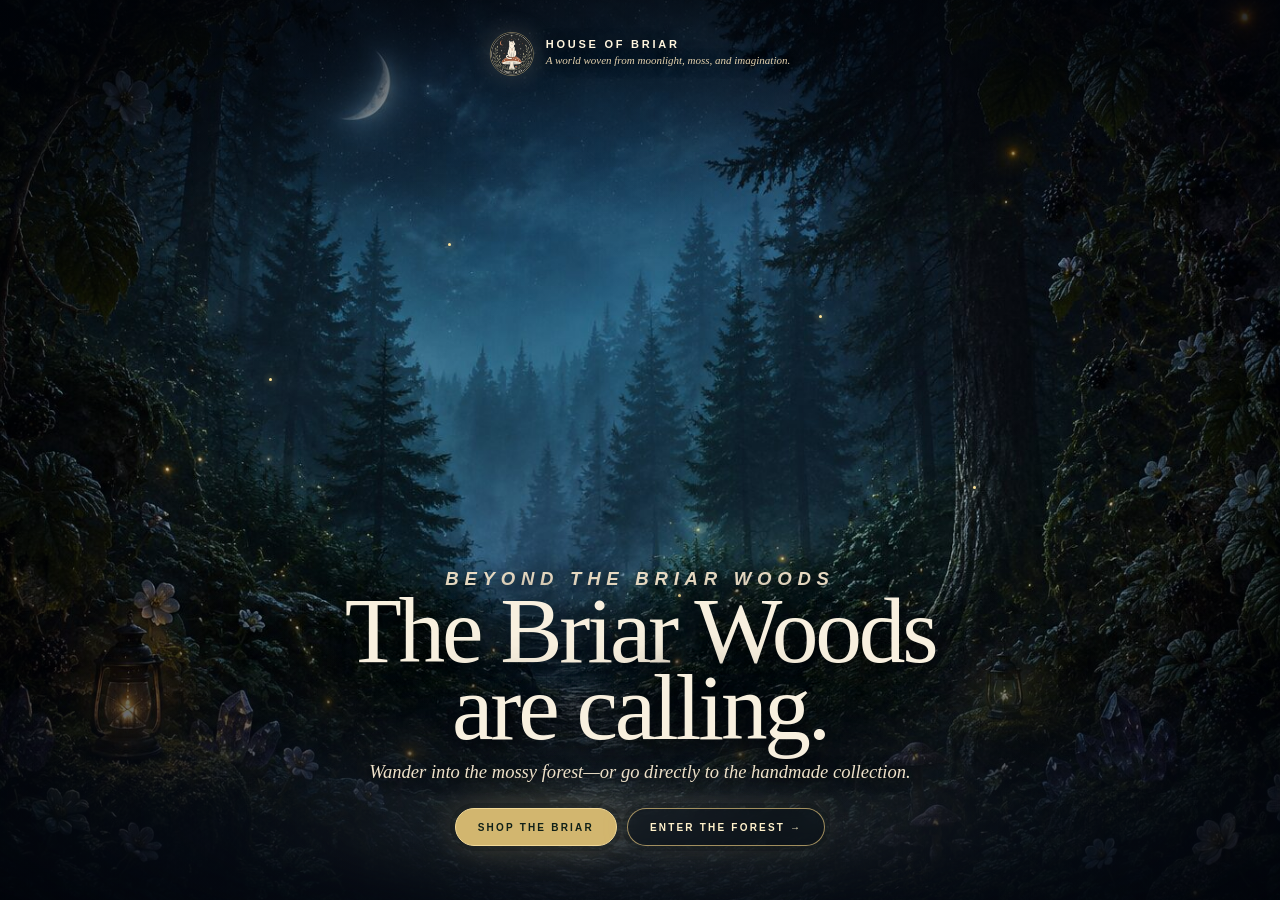
==== commit b19c4f0c: "Rebrand index.html to House of Briar" ====
--- a/index.html
+++ b/index.html
@@ -2,13 +2,14 @@
 <html lang="en">
 <head>
 <meta charset="utf-8"><meta name="viewport" content="width=device-width,initial-scale=1,viewport-fit=cover">
-<title>Loom Briar | Enchanted Woodland Art &amp; Wearable Magic</title>
-<meta name="description" content="Enter Loom Briar, an enchanted woodland world of one-of-a-kind fashion, original art, hand-painted keepsake boxes, living gardens, and storybook imagination.">
+<title>House of Briar | Enchanted Woodland Art &amp; Wearable Magic</title>
+<meta name="description" content="Enter House of Briar, an enchanted woodland world of one-of-a-kind fashion, original art, hand-painted keepsake boxes, living gardens, and storybook imagination.">
 <meta name="robots" content="index,follow,max-image-preview:large">
-<link rel="canonical" href="https://loombriar.com/">
-<meta property="og:type" content="website"><meta property="og:site_name" content="Loom Briar"><meta property="og:title" content="Loom Briar | Enchanted Woodland Art &amp; Wearable Magic"><meta property="og:description" content="A world woven from moonlight, moss, and imagination."><meta property="og:url" content="https://loombriar.com/"><meta property="og:image" content="https://loombriar.com/assets/loom-briar-moonlit-cat-grove-opening.webp">
-<meta name="twitter:card" content="summary_large_image"><meta name="twitter:title" content="Loom Briar | Enchanted Woodland Art &amp; Wearable Magic"><meta name="twitter:description" content="One-of-a-kind woodland fashion, art, keepsakes, and living gardens."><meta name="twitter:image" content="https://loombriar.com/assets/loom-briar-moonlit-cat-grove-opening.webp">
-<script type="application/ld+json">{"@context":"https://schema.org","@type":"WebSite","name":"Loom Briar","url":"https://loombriar.com/","description":"An enchanted woodland artist lifestyle brand offering one-of-a-kind fashion, original art, hand-painted keepsake boxes, and living gardens.","publisher":{"@type":"Organization","name":"Loom Briar","email":"loombriar@gmail.com","logo":{"@type":"ImageObject","url":"https://loombriar.com/assets/loom-briar-celestial-cat-logo.webp"}}}</script>
+<link rel="canonical" href="https://loombriar.shop/">
+<link rel="icon" type="image/svg+xml" href="assets/thorn-spool-real.svg?v=20260927">
+<meta property="og:type" content="website"><meta property="og:site_name" content="House of Briar"><meta property="og:title" content="House of Briar | Enchanted Woodland Art &amp; Wearable Magic"><meta property="og:description" content="A world woven from moonlight, moss, and imagination."><meta property="og:url" content="https://loombriar.shop/"><meta property="og:image" content="https://loombriar.shop/assets/loom-briar-moonlit-cat-grove-opening.webp">
+<meta name="twitter:card" content="summary_large_image"><meta name="twitter:title" content="House of Briar | Enchanted Woodland Art &amp; Wearable Magic"><meta name="twitter:description" content="One-of-a-kind woodland fashion, art, keepsakes, and living gardens."><meta name="twitter:image" content="https://loombriar.shop/assets/loom-briar-moonlit-cat-grove-opening.webp">
+<script type="application/ld+json">{"@context":"https://schema.org","@type":"WebSite","name":"House of Briar","url":"https://loombriar.shop/","description":"An enchanted woodland artist lifestyle brand offering one-of-a-kind fashion, original art, hand-painted keepsake boxes, and living gardens.","publisher":{"@type":"Organization","name":"House of Briar","email":"loombriar@gmail.com","logo":{"@type":"ImageObject","url":"https://loombriar.shop/assets/loom-briar-celestial-cat-logo.webp"}}}</script>
 <style>
 *{box-sizing:border-box}html,body{margin:0;width:100%;height:100%;overflow:hidden;background:#020711;color:#f8f0df;font-family:Georgia,'Times New Roman',serif}.opening{position:relative;width:100%;height:100svh;min-height:560px;overflow:hidden;background:#020711;isolation:isolate}.world{position:absolute;inset:-3%;z-index:-4;background:url('assets/briar-woods-background-v4.jpg') center 48%/cover no-repeat;transform-origin:50% 56%;transition:transform 2.8s cubic-bezier(.18,.72,.2,1),filter 2.8s ease}.opening:before{content:"";position:absolute;z-index:-3;inset:0;background:radial-gradient(ellipse at 50% 52%,transparent 0 25%,rgba(0,5,13,.12) 48%,rgba(0,3,9,.68) 100%),linear-gradient(180deg,rgba(0,4,10,.55),transparent 24%,transparent 63%,rgba(0,3,8,.8));pointer-events:none}.opening:after{content:"";position:absolute;z-index:-2;left:-15%;right:-15%;bottom:-12%;height:43%;background:radial-gradient(ellipse at center,rgba(196,216,238,.16),rgba(43,67,99,.12) 35%,transparent 72%);filter:blur(20px);animation:mist 10s ease-in-out infinite alternate;pointer-events:none}.brand{position:absolute;z-index:5;top:clamp(18px,3.5vh,36px);left:50%;display:flex;align-items:center;gap:12px;color:#fff5de;text-decoration:none;transform:translateX(-50%);text-shadow:0 2px 14px #000}.brand img{width:44px;height:44px;border-radius:50%;border:1px solid rgba(231,204,142,.5);box-shadow:0 0 24px rgba(209,190,158,.2)}.brand span{display:grid;gap:4px;white-space:nowrap}.brand b{font:700 11px/1 Arial,sans-serif;letter-spacing:.25em;text-transform:uppercase}.brand small{font:italic 11px/1.2 Georgia,serif;color:#e3d1ad}.copy{position:absolute;z-index:4;left:50%;bottom:clamp(36px,6vh,70px);width:min(760px,88vw);text-align:center;transform:translateX(-50%);transition:opacity .55s ease,transform .65s ease}.eyebrow{margin:0 0 12px;color:#ddc27e;font:700 10px Arial,sans-serif;letter-spacing:.31em;text-transform:uppercase;text-shadow:0 2px 15px #000}.copy h1{margin:0 auto 12px;max-width:720px;font-size:clamp(48px,7.3vw,108px);font-weight:400;line-height:.82;letter-spacing:-.035em;text-wrap:balance;text-shadow:0 4px 28px #000,0 0 55px rgba(2,7,15,.9)}.copy p{margin:0;font-size:clamp(14px,1.45vw,19px);font-style:italic;line-height:1.5;color:#eee1c9;text-shadow:0 2px 16px #000}.follow{position:relative;margin-top:22px;padding:13px 22px 12px;border:1px solid rgba(225,195,125,.7);border-radius:999px;background:rgba(4,11,17,.42);color:#fff1ca;box-shadow:0 0 0 5px rgba(4,9,15,.22),0 0 32px rgba(211,186,119,.12);backdrop-filter:blur(7px);cursor:pointer;font:700 10px Arial,sans-serif;letter-spacing:.22em;text-transform:uppercase;transition:background .25s,box-shadow .25s,transform .25s}.follow:hover,.follow:focus-visible{background:rgba(104,76,35,.45);box-shadow:0 0 0 5px rgba(4,9,15,.25),0 0 38px rgba(236,207,134,.3);transform:translateY(-2px)}.follow:focus-visible{outline:2px solid #f7db98;outline-offset:5px}.fireflies{position:absolute;z-index:1;inset:0;pointer-events:none}.fireflies i{position:absolute;width:3px;height:3px;border-radius:50%;background:#ffe49a;box-shadow:0 0 6px #ffe49a,0 0 14px #d9b95f;animation:glimmer 3.8s ease-in-out infinite}.fireflies i:nth-child(1){left:21%;top:42%;animation-delay:-1.2s}.fireflies i:nth-child(2){left:35%;top:27%;animation-delay:-2.7s}.fireflies i:nth-child(3){left:64%;top:35%;animation-delay:-.5s}.fireflies i:nth-child(4){left:76%;top:54%;animation-delay:-3.1s}.fireflies i:nth-child(5){left:53%;top:66%;animation-delay:-1.8s}.opening.following .world{transform:scale(1.55) translateY(8%);filter:brightness(1.22) blur(1px)}.opening.following .copy,.opening.following .brand{opacity:0;pointer-events:none}.opening.following .copy{transform:translate(-50%,18px) scale(.96)}.veil{position:absolute;z-index:6;inset:0;pointer-events:none;background:radial-gradient(circle at 50% 52%,rgba(222,232,247,.92),rgba(76,102,148,.42) 38%,rgba(1,5,13,.98) 100%);opacity:0;transition:opacity .75s ease 2s}.opening.following .veil{opacity:1}@keyframes glimmer{0%,100%{opacity:.08;transform:translateY(3px) scale(.7)}50%{opacity:1;transform:translateY(-5px) scale(1.25)}}@keyframes mist{to{transform:translateX(8%) scale(1.08)}}
 @media(max-width:700px){.opening{min-height:520px}.world{inset:-2%;background-size:auto 100%;background-position:47% top}.opening:before{background:linear-gradient(180deg,rgba(0,4,10,.48),transparent 20%,transparent 54%,rgba(0,3,9,.9) 87%),radial-gradient(ellipse at 50% 48%,transparent 12%,rgba(0,3,9,.4) 100%)}.brand{top:18px}.brand img{width:38px;height:38px}.brand small{font-size:9px}.copy{bottom:max(28px,env(safe-area-inset-bottom));width:90vw}.eyebrow{margin-bottom:9px;font-size:8px}.copy h1{max-width:390px;font-size:clamp(43px,13vw,61px);line-height:.86}.copy p{font-size:14px}.follow{margin-top:17px;padding:12px 18px;font-size:9px}.opening.following .world{transform:scale(1.48) translateY(7%)}}
@@ -16,5 +17,5 @@
 .entrance-actions{display:flex;justify-content:center;gap:10px;flex-wrap:wrap;margin-top:22px}.entrance-actions .follow{margin-top:0}.shop-now{position:relative;padding:13px 22px 12px;border:1px solid #f3d997;border-radius:999px;background:#d2b66f;color:#102018;box-shadow:0 0 0 5px rgba(4,9,15,.22),0 0 35px rgba(236,207,134,.25);backdrop-filter:blur(7px);font:700 10px Arial,sans-serif;letter-spacing:.22em;text-transform:uppercase;text-decoration:none;transition:background .25s,box-shadow .25s,transform .25s}.shop-now:hover,.shop-now:focus-visible{background:rgba(104,76,35,.78);color:#fff1ca;box-shadow:0 0 0 5px rgba(4,9,15,.25),0 0 38px rgba(236,207,134,.3);transform:translateY(-2px)}.shop-now:focus-visible{outline:2px solid #f7db98;outline-offset:5px}@media(max-width:700px){.entrance-actions{margin-top:17px;gap:8px}.entrance-actions .follow,.shop-now{margin-top:0;padding:12px 15px;font-size:8px;letter-spacing:.16em}}
 </style>
 </head>
-<body><main class="opening" id="opening"><div class="world" aria-hidden="true"></div><div class="fireflies" aria-hidden="true"><i></i><i></i><i></i><i></i><i></i></div><a class="brand" href="treehouse.html#welcome"><img src="assets/loom-briar-celestial-cat-logo.webp" alt=""><span><b>Loom Briar</b><small>A world woven from moonlight, moss, and imagination.</small></span></a><section class="copy" aria-label="Entrance to Loom Briar"><p class="eyebrow">Beyond the Briar Woods</p><h1>The Briar Woods are calling.</h1><p>Wander into the mossy forest—or go directly to the handmade collection.</p><div class="entrance-actions"><a class="shop-now" href="treehouse.html#shop">Shop the Briar</a><button class="follow" id="follow" type="button">Enter the forest →</button></div></section><div class="veil" aria-hidden="true"></div></main><script>const opening=document.getElementById('opening'),button=document.getElementById('follow');button.addEventListener('click',()=>{if(opening.classList.contains('following'))return;opening.classList.add('following');button.disabled=true;setTimeout(()=>location.href='treehouse.html#welcome',2850)})</script></body>
+<body><main class="opening" id="opening"><div class="world" aria-hidden="true"></div><div class="fireflies" aria-hidden="true"><i></i><i></i><i></i><i></i><i></i></div><a class="brand" href="treehouse.html#welcome"><img src="assets/loom-briar-celestial-cat-logo.webp" alt=""><span><b>House of Briar</b><small>A world woven from moonlight, moss, and imagination.</small></span></a><section class="copy" aria-label="Entrance to House of Briar"><p class="eyebrow">Beyond the Briar Woods</p><h1>The Briar Woods are calling.</h1><p>Wander into the mossy forest—or go directly to the handmade collection.</p><div class="entrance-actions"><a class="shop-now" href="treehouse.html#shop">Shop the Briar</a><button class="follow" id="follow" type="button">Enter the forest →</button></div></section><div class="veil" aria-hidden="true"></div></main><script>const opening=document.getElementById('opening'),button=document.getElementById('follow');button.addEventListener('click',()=>{if(opening.classList.contains('following'))return;opening.classList.add('following');button.disabled=true;setTimeout(()=>location.href='treehouse.html#welcome',2850)})</script></body>
 </html>
